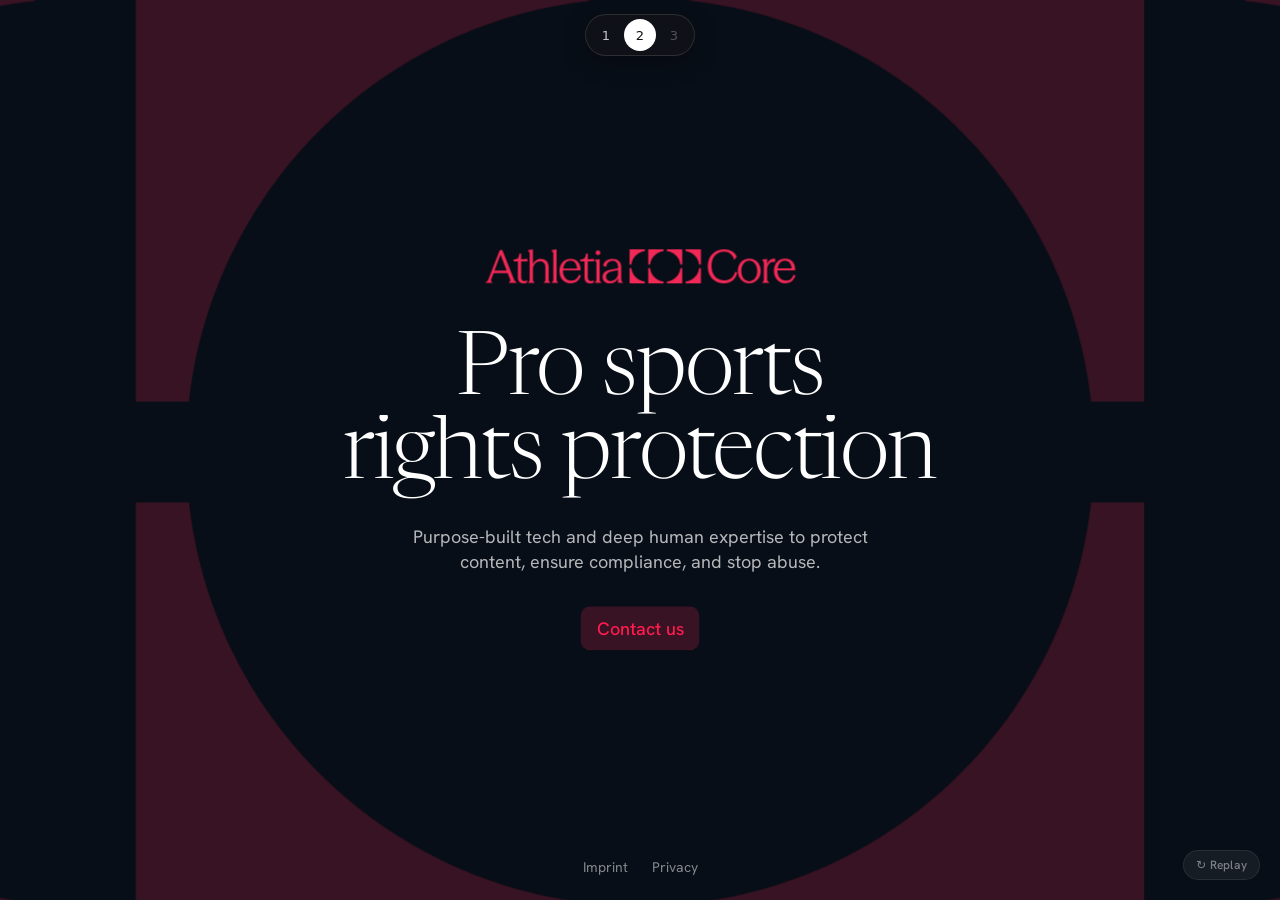
==== 2/index.html @ e96d09d7 "Add concept 2 and enable it in the switcher Co-Authored-By: Claude Opus 5.5 <noreply@anthropic.com> " ====
<!DOCTYPE html>
<html lang="en">
<head>
<meta charset="utf-8">
<meta name="viewport" content="width=device-width, initial-scale=1">
<title>Athletia Core — Intro</title>
<link rel="preconnect" href="https://fonts.googleapis.com">
<link rel="preconnect" href="https://fonts.gstatic.com" crossorigin>
<link href="https://fonts.googleapis.com/css2?family=Hanken+Grotesk:wght@400;500&family=Newsreader:opsz,wght@6..72,300&display=swap" rel="stylesheet">
<style>
  :root {
    --bg: #080e17;
    --pink: #f22857;
    --pink-text: #ff1b50;
    --pink-20: rgba(242, 40, 87, 0.2);
    /* Season fonts are used if installed locally; Google fallbacks otherwise */
    --font-mix: "Season Mix TRIAL", "Season Mix", "Newsreader", Georgia, serif;
    --font-sans: "Season Sans TRIAL", "Season Sans", "Hanken Grotesk", system-ui, sans-serif;
  }
  * { box-sizing: border-box; margin: 0; padding: 0; }
  html, body { height: 100%; }
  body {
    background: var(--bg);
    color: #fff;
    font-family: var(--font-sans);
    overflow: hidden;
    -webkit-font-smoothing: antialiased;
  }

  .stage { position: relative; width: 100vw; height: 100vh; height: 100svh; overflow: hidden; }

  /* Background symbol — drawn at its final (cover) size, scaled down by JS */
  .symbol {
    position: absolute;
    left: 50%; top: calc(50% + 1.5px);
    width: max(147.08vw, 235.3vh);
    aspect-ratio: 2118 / 1009;
    transform: translate(-50%, -50%) scale(1);
    transform-origin: 50% 50%;
    pointer-events: none;
    will-change: transform;
  }
  .symbol svg { display: block; width: 100%; height: 100%; }

  /* Content stack (logo + hero), centred like the Figma frame */
  .stack {
    position: absolute;
    left: 50%; top: 50%;
    transform: translate(-50%, -50%);
    width: min(593px, calc(100vw - 48px));
    display: flex; flex-direction: column; align-items: center; gap: 48px;
  }
  .logo { display: block; width: 309.925px; height: 34px; overflow: visible; will-change: transform; }
  .logo .word { will-change: transform, opacity; }

  .hero { display: flex; flex-direction: column; align-items: center; gap: 32px; width: 100%; text-align: center; }
  .hero-text { display: flex; flex-direction: column; align-items: center; gap: 24px; width: 100%; }
  h1 {
    width: max-content;
    font-family: var(--font-mix);
    font-weight: 300;
    font-size: 88px;
    line-height: 0.96;
    letter-spacing: -0.02em;
    color: #fff;
  }
  /* each line rises out of its own mask */
  h1 .line { display: block; overflow: hidden; padding-bottom: 0.14em; margin-bottom: -0.14em; }
  h1 .line > span { display: block; white-space: nowrap; will-change: transform; }
  .sub {
    width: max-content; /* line break fixed to match Figma */
    font-size: 18px; line-height: 1.4;
    color: rgba(255, 255, 255, 0.7);
  }
  .cta {
    display: inline-flex; align-items: center; justify-content: center;
    height: 44px; padding: 0 16px; border: 0; border-radius: 10px;
    background: var(--pink-20); color: var(--pink-text);
    font: 500 18px/1.2 var(--font-sans);
    cursor: pointer; text-decoration: none;
    transition: background-color .2s ease;
  }
  .cta:hover { background: rgba(242, 40, 87, 0.3); }
  .cta:focus-visible { outline: 2px solid var(--pink-text); outline-offset: 3px; }

  /* Contact hover: corner-tick crosshairs open around the button */
  .btn-wrap { position: relative; display: inline-flex; }
  .btn-tick { position: absolute; width: 6px; height: 6px; line-height: 0; opacity: 0; pointer-events: none;
    transition: transform .45s cubic-bezier(0.16, 1, 0.3, 1), opacity .2s ease; }
  .btn-tick svg { width: 6px; height: 6px; display: block; }
  .btn-tick.tl { top: -5px; left: -5px; transform: translate(5px, 5px); }
  .btn-tick.br { bottom: -5px; right: -5px; transform: rotate(180deg) translate(5px, 5px); }
  .btn-wrap:hover .btn-tick, .cta:focus-visible ~ .btn-tick { opacity: 1; }
  .btn-wrap:hover .btn-tick.tl, .cta:focus-visible ~ .btn-tick.tl { transform: none; }
  .btn-wrap:hover .btn-tick.br, .cta:focus-visible ~ .btn-tick.br { transform: rotate(180deg); }

  .legal {
    position: absolute; left: 50%; bottom: 24px; transform: translateX(-50%);
    display: flex; gap: 24px;
    font-size: 14px; color: rgba(255, 255, 255, 0.5);
  }
  .legal a { color: inherit; text-decoration: none; transition: color .2s ease; }
  .legal a:hover { color: rgba(255, 255, 255, 0.85); }

  .replay {
    position: absolute; right: 20px; bottom: 20px;
    font: 500 12px/1 var(--font-sans); letter-spacing: .02em;
    color: rgba(255,255,255,.45); background: rgba(255,255,255,.06);
    border: 1px solid rgba(255,255,255,.08); border-radius: 999px;
    padding: 8px 12px; cursor: pointer; opacity: 0; transition: opacity .3s ease, color .2s ease;
  }
  .replay.show { opacity: 1; }
  .replay:hover { color: #fff; }

  /* Pre-animation state (before JS runs) */
  .js .symbol, .js .logo, .js h1, .js .hero-anim, .js .legal { opacity: 0; }
  .sig-c { transform-box: fill-box; transform-origin: center; }
</style>
</head>
<body>
<script>document.documentElement.classList.add('js')</script>
<main class="stage">
  <div class="symbol" aria-hidden="true">
    <svg viewBox="0 0 2118 1009" preserveAspectRatio="none" fill="none" xmlns="http://www.w3.org/2000/svg">
      <g opacity="0.2" fill="#F22857"><path d="M53.2061 554.95C76.4622 765.401 243.491 932.475 453.857 955.742V1009H0V554.95H53.2061Z"/><path d="M607.95 554.95C631.206 765.405 798.211 932.474 1008.57 955.742V1009H554.714V554.95H607.95Z"/><path d="M2118 1009H1664.14V955.742C1874.51 932.475 2041.54 765.401 2064.79 554.95H2118V1009Z"/><path d="M1563.29 1009H1109.43V955.742C1319.79 932.475 1486.8 765.405 1510.06 554.95H1563.29V1009Z"/><path d="M453.857 53.2484C243.49 76.5147 76.462 243.597 53.2061 454.05H0V0H453.857V53.2484Z"/><path d="M1008.57 53.2484C798.21 76.5152 631.207 243.595 607.95 454.05H554.714V0H1008.57V53.2484Z"/><path d="M1563.29 454.05H1510.06C1486.8 243.595 1319.79 76.5151 1109.43 53.2484V0H1563.29V454.05Z"/><path d="M2118 454.05H2064.79C2041.54 243.597 1874.51 76.5147 1664.14 53.2484V0H2118V454.05Z"/></g>
    </svg>
  </div>

  <div class="stack">
    <svg class="logo" viewBox="0 0 309.925 34" fill="none" role="img" aria-label="Athletia Core" xmlns="http://www.w3.org/2000/svg">
      <defs>
        <!-- words emerge from behind the mark's edges -->
        <clipPath id="clip-left"><rect x="-40" y="-10" width="184.088" height="54"/></clipPath>
        <clipPath id="clip-right"><rect x="215.45" y="-10" width="140" height="54"/></clipPath>
        <!-- signet sides emerge from behind the centre square -->
        <clipPath id="clip-sl"><rect x="120" y="-10" width="42.78" height="54"/></clipPath>
        <clipPath id="clip-sr"><rect x="196.76" y="-10" width="50" height="54"/></clipPath>
      </defs>
      <g class="logo-inner">
        <g clip-path="url(#clip-left)"><g class="word word-left"><path d="M0 33.5442V33.2252L2.46113 30.992L14.2654 0.683648H16.8177L28.8043 30.9464L31.2198 33.2252V33.5442H23.3351L23.2895 33.2252L24.9303 31.0375L22.059 23.6542H8.02145L5.24129 31.0375L6.83646 33.2252L6.79088 33.5442H0ZM8.8874 21.3298H21.1475L14.9491 5.33244L8.8874 21.3298Z" fill="#F22857"/>
<path d="M38.1165 34C34.7438 34 32.3283 32.0858 32.3283 27.8928V11.941H27.9529V10.3003C31.9181 9.98123 33.331 9.16086 33.7411 4.32976H35.6098V9.89008L41.8537 9.61662L41.9905 11.941H35.6098V28.0295C35.6098 30.7185 37.0682 31.7212 38.8913 31.7212C39.8484 31.7212 40.7599 31.5845 41.5803 30.992L41.7626 32.6783C41.0789 33.3164 39.8028 34 38.1165 34Z" fill="#F22857"/>
<path d="M42.5028 33.5442V33.1796L44.098 31.1287V3.41823L42.5028 1.18499V0.820376L47.3795 0V14.7212C48.7468 11.4853 51.6637 9.43432 55.1275 9.43432C59.7763 9.43432 63.1034 12.2601 63.1034 17.4558V31.1287L64.6986 33.1796V33.5442H58.2267V33.1796L59.8219 31.1287V17.866C59.8219 13.9008 57.6342 11.9866 54.4439 11.9866C51.0712 11.9866 48.1543 14.63 47.3795 18.7775V31.1287L48.9747 33.1796V33.5442H42.5028Z" fill="#F22857"/>
<path d="M71.0152 31.1287L72.6103 33.1796V33.5442H66.1385V33.1796L67.7337 31.1287V3.41823L66.1385 1.18499V0.820376L71.0152 0V31.1287Z" fill="#F22857"/>
<path d="M77.4322 21.4209C77.4322 27.6193 81.1694 31.311 85.8182 31.311C89.5099 31.311 92.0166 29.4424 93.3839 25.5228L95.2981 26.1153C94.0676 30.9008 90.3759 34 85.1802 34C78.4804 34 73.9228 28.7131 73.9228 21.6944C73.9228 14.7212 78.207 9.43432 84.9523 9.43432C92.6091 9.43432 95.3893 15.4048 95.0247 21.1019H77.4322C77.4322 21.193 77.4322 21.3298 77.4322 21.4209ZM77.6145 19.1877H91.5153C91.333 14.9035 88.963 11.3485 84.9523 11.3485C80.896 11.3485 78.2525 14.7668 77.6145 19.1877Z" fill="#F22857"/>
<path d="M104.752 34C101.38 34 98.9642 32.0858 98.9642 27.8928V11.941H94.5888V10.3003C98.554 9.98123 99.9669 9.16086 100.377 4.32976H102.246V9.89008L108.49 9.61662L108.626 11.941H102.246V28.0295C102.246 30.7185 103.704 31.7212 105.527 31.7212C106.484 31.7212 107.396 31.5845 108.216 30.992L108.398 32.6783C107.715 33.3164 106.439 34 104.752 34Z" fill="#F22857"/>
<path d="M114.107 31.1287L115.702 33.1796V33.5442H109.275V33.1796L110.871 31.1287V13.0804L109.275 10.8472V10.4826L114.107 9.6622V31.1287ZM112.42 5.69705C111.099 5.69705 110.05 4.6488 110.05 3.2815C110.05 1.95979 111.099 0.91153 112.42 0.91153C113.788 0.91153 114.881 1.95979 114.881 3.2815C114.881 4.6488 113.788 5.69705 112.42 5.69705Z" fill="#F22857"/>
<path d="M124.393 34C119.972 34 117.01 31.4933 117.01 27.6649C117.01 23.6997 119.927 21.4209 125.077 20.3727L132.46 18.9598V17.2735C132.46 13.3995 130.136 11.3941 126.9 11.3941C123.527 11.3941 120.93 13.5362 120.838 17.4558L117.557 16.5442C118.058 12.5335 121.568 9.43432 126.946 9.43432C132.278 9.43432 135.696 12.3968 135.696 17.5925V31.0831L137.291 33.1796V33.5442H132.46V28.7131C130.911 32.0402 128.131 34 124.393 34ZM132.46 25.2949V20.8284L126.08 22.1046C122.434 22.9249 120.474 24.6113 120.474 27.437C120.474 29.9893 122.297 31.63 125.214 31.63C129.133 31.63 131.64 28.7587 132.46 25.2949Z" fill="#F22857"/></g></g>
        <g clip-path="url(#clip-sl)"><g class="sig-l"><path d="M145.881 18.6991C146.664 25.7871 152.292 31.4141 159.38 32.1977V33.9915H144.088V18.6991H145.881Z" fill="#F22857"/><path d="M159.38 1.80184C152.292 2.58545 146.664 8.21277 145.881 15.3008H144.088V0.00843913H159.38V1.80184Z" fill="#F22857"/></g></g>
        <g clip-path="url(#clip-sr)"><g class="sig-r"><path d="M215.452 33.9915H200.16V32.1977C207.248 31.4141 212.876 25.7871 213.659 18.6991H215.452V33.9915Z" fill="#F22857"/><path d="M215.452 15.3008H213.659C212.876 8.21277 207.248 2.58545 200.16 1.80184V0.00843913H215.452V15.3008Z" fill="#F22857"/></g></g>
        <g class="sig-c"><path d="M164.572 18.6991C165.356 25.7872 170.983 31.4141 178.071 32.1977V33.9915H162.779V18.6991H164.572Z" fill="#F22857"/><path d="M178.071 1.80184C170.983 2.58546 165.356 8.2127 164.572 15.3008H162.779V0.00843913H178.071V1.80184Z" fill="#F22857"/><path d="M196.762 33.9915H181.469V32.1977C188.557 31.4141 194.185 25.7872 194.968 18.6991H196.762V33.9915Z" fill="#F22857"/><path d="M196.762 15.3008H194.968C194.185 8.21268 188.557 2.58546 181.469 1.80184V0.00843913H196.762V15.3008Z" fill="#F22857"/></g>
        <g clip-path="url(#clip-right)"><g class="word word-right"><path d="M238.424 33.9773C230.039 33.9773 222.249 28.2953 222.249 16.9771C222.249 5.47561 230.451 0.0227203 238.608 0.0227203C244.748 0.0227203 249.422 2.90954 251.301 7.35434L248.918 10.1953L248.551 10.1495C247.589 5.56726 243.557 2.26803 238.562 2.26803C231.414 2.26803 226.006 7.49181 226.006 16.8396C226.006 26.1874 232.101 31.0905 238.516 31.0905C244.152 31.0905 248.093 28.3869 249.651 22.5674L251.713 22.9799C250.476 29.9907 245.16 33.9773 238.424 33.9773Z" fill="#F22857"/>
<path d="M263.774 33.9773C257.13 33.9773 252.319 28.7535 252.319 21.6052C252.319 14.5027 257.13 9.27889 263.774 9.27889C270.464 9.27889 275.276 14.5027 275.276 21.6052C275.276 28.7535 270.464 33.9773 263.774 33.9773ZM263.774 31.9153C268.357 31.9153 271.747 27.6079 271.747 21.6052C271.747 15.5566 268.357 11.2951 263.774 11.2951C259.238 11.2951 255.847 15.6024 255.847 21.6052C255.847 27.6538 259.238 31.9153 263.774 31.9153Z" fill="#F22857"/>
<path d="M276.763 33.5191V33.1525L278.367 31.0905V12.9447L276.763 10.6994V10.3328L281.62 9.508V14.7318C282.811 11.4784 285.103 9.27889 288.173 9.27889C288.768 9.27889 289.364 9.32471 289.822 9.46218L289.502 12.8531C284.553 11.4326 282.307 15.7399 281.62 18.9016V31.0905L283.728 33.1525V33.5191H276.763Z" fill="#F22857"/>
<path d="M291.963 21.3302C291.963 27.5621 295.72 31.2737 300.394 31.2737C304.106 31.2737 306.626 29.395 308.001 25.4543L309.925 26.05C308.688 30.8613 304.976 33.9773 299.753 33.9773C293.017 33.9773 288.434 28.6619 288.434 21.6052C288.434 14.5943 292.742 9.27889 299.523 9.27889C307.222 9.27889 310.017 15.2817 309.65 21.0095H291.963C291.963 21.1011 291.963 21.2386 291.963 21.3302ZM292.146 19.0849H306.122C305.939 14.7776 303.556 11.2034 299.523 11.2034C295.445 11.2034 292.788 14.6401 292.146 19.0849Z" fill="#F22857"/></g></g>
      </g>
    </svg>

    <div class="hero">
      <div class="hero-text">
        <h1>
          <span class="line"><span>Pro sports</span></span>
          <span class="line"><span>rights protection</span></span>
        </h1>
        <p class="sub hero-anim">Purpose-built tech and deep human expertise to protect<br>content, ensure compliance, and stop abuse.</p>
      </div>
      <span class="btn-wrap hero-anim">
        <a class="cta" href="#contact">Contact us</a>
        <span class="btn-tick tl" aria-hidden="true"><svg viewBox="0 0 10 10"><path d="M10 1.17281C5.36491 1.68522 1.68475 5.36498 1.17234 10H0V0H10V1.17281Z" fill="#F22857"/></svg></span>
        <span class="btn-tick br" aria-hidden="true"><svg viewBox="0 0 10 10"><path d="M10 1.17281C5.36491 1.68522 1.68475 5.36498 1.17234 10H0V0H10V1.17281Z" fill="#F22857"/></svg></span>
      </span>
    </div>
  </div>

  <nav class="legal" aria-label="Legal">
    <a href="#imprint">Imprint</a>
    <a href="#privacy">Privacy</a>
  </nav>

  <button class="replay" type="button">↻ Replay</button>
</main>

<script>
(() => {
  const $ = (s) => document.querySelector(s);
  const symbol = $('.symbol');
  const logo = $('.logo');
  const inner = $('.logo-inner');
  const sigC = $('.sig-c'), sigL = $('.sig-l'), sigR = $('.sig-r');
  const left = $('.word-left');
  const right = $('.word-right');
  const lines = [...document.querySelectorAll('h1 .line > span')];
  const sub = $('.sub');
  const cta = $('.btn-wrap');
  const legal = $('.legal');
  const replayBtn = $('.replay');

  // Easings
  const EXPO = 'cubic-bezier(0.87, 0, 0.13, 1)';   // big scale moves
  const OUT  = 'cubic-bezier(0.16, 1, 0.3, 1)';    // reveals
  const INOUT = 'cubic-bezier(0.65, 0, 0.35, 1)';


  // Symbol sizes per keyframe, in design px (1440×900 frame)
  const SYMBOL_START = 72;   // frame 1 — same size as the mark

  let anims = [];
  const play = (el, kf, opts) => {
    const a = el.animate(kf, { fill: 'both', ...opts });
    anims.push(a);
    return a;
  };

  function run() {
    anims.forEach(a => a.cancel());
    anims = [];
    replayBtn.classList.remove('show');
    document.documentElement.classList.remove('js');

    const reduce = matchMedia('(prefers-reduced-motion: reduce)').matches;
    const finalW = symbol.getBoundingClientRect().width; // CSS state = final size
    const sStart = SYMBOL_START / finalW;
    const base = 'translate(-50%, -50%) ';

    // How far the logo must drop so it sits in the viewport centre before the hero arrives
    const stackRect = $('.stack').getBoundingClientRect();
    const logoRect = logo.getBoundingClientRect();
    const centreY = stackRect.top + stackRect.height / 2;
    const dropY = centreY - (logoRect.top + logoRect.height / 2);

    if (reduce) {
      [legal, sub, cta].forEach(el => play(el, [{ opacity: 0 }, { opacity: 1 }], { duration: 400 }));
      replayBtn.classList.add('show');
      return;
    }

    // Timeline (ms) — every phase starts while the previous one is still settling
    const GLIDE = 'cubic-bezier(0.7, 0, 0.2, 1)';   // soft start, long settle
    const LIFT  = 'cubic-bezier(0.5, 0, 0.1, 1)';   // quicker start so the logo clears the text sooner
    const T = { full: 1400 };                        // background: small → full screen
    T.sigC  = 1050;            // logo starts as the background is settling (~75%)
    T.sides = T.sigC + 250;    // signet sides
    T.words = T.sigC + 500;    // Athletia / Core
    T.lift  = T.sigC + 1050;   // as the words settle, the logo lifts…
    T.text  = T.lift + 300;    // …and the text follows right behind it, never overlapping

    play(legal, [{ opacity: 0 }, { opacity: 1 }], { duration: 900, delay: 200, easing: 'ease-out' });

    // Background symbol: fades in while it grows, one continuous scale
    play(symbol, [
      { transform: base + `scale(${sStart})` },
      { transform: base + 'scale(1)' }
    ], { duration: T.full, easing: GLIDE });
    play(symbol, [{ opacity: 0 }, { opacity: 1 }], { duration: 300, easing: 'ease-out' });

    // Logo builds outward from the centre (Concept 2)
    play(sigC, [
      { opacity: 0, transform: 'scale(0.5)' },
      { opacity: 1, transform: 'none' }
    ], { duration: 800, delay: T.sigC, easing: OUT });
    play(sigL, [{ transform: 'translateX(19.5px)' }, { transform: 'none' }], { duration: 900, delay: T.sides, easing: OUT });
    play(sigR, [{ transform: 'translateX(-19.5px)' }, { transform: 'none' }], { duration: 900, delay: T.sides, easing: OUT });
    play(left,  [{ transform: 'translateX(145px)' }, { transform: 'none' }], { duration: 1100, delay: T.words, easing: OUT });
    play(right, [{ transform: 'translateX(-97px)' }, { transform: 'none' }], { duration: 1100, delay: T.words, easing: OUT });

    // Frame 4 → 5 — logo lifts, headline + copy + CTA come in
    play(logo, [
      { transform: `translateY(${dropY}px)` },
      { transform: 'translateY(0px)' }
    ], { duration: 1000, delay: T.lift, easing: LIFT });
    lines.forEach((l, i) => play(l, [
      { transform: 'translateY(135%)' },
      { transform: 'translateY(0%)' }
    ], { duration: 1000, delay: T.text + i * 80, easing: OUT }));
    [sub, cta].forEach((el, i) => play(el, [
      { opacity: 0, transform: 'translateY(16px)' },
      { opacity: 1, transform: 'translateY(0px)' }
    ], { duration: 900, delay: T.text + 250 + i * 100, easing: OUT }));

    Promise.all(anims.map(a => a.finished)).then(() => replayBtn.classList.add('show')).catch(() => {});
  }

  replayBtn.addEventListener('click', run);
  addEventListener('keydown', (e) => { if (e.key === 'r' && !e.metaKey && !e.ctrlKey) run(); });

  // Keep the symbol correctly sized if the window changes after the intro
  addEventListener('resize', () => {
    if (replayBtn.classList.contains('show')) {
      anims.forEach(a => a.cancel()); anims = [];
      replayBtn.classList.add('show');
    }
  });

  const start = () => requestAnimationFrame(() => requestAnimationFrame(run));
  (document.fonts && document.fonts.ready ? document.fonts.ready : Promise.resolve()).then(start);
})();
</script>
<script src="/switcher.js" defer></script>
</body>
</html>
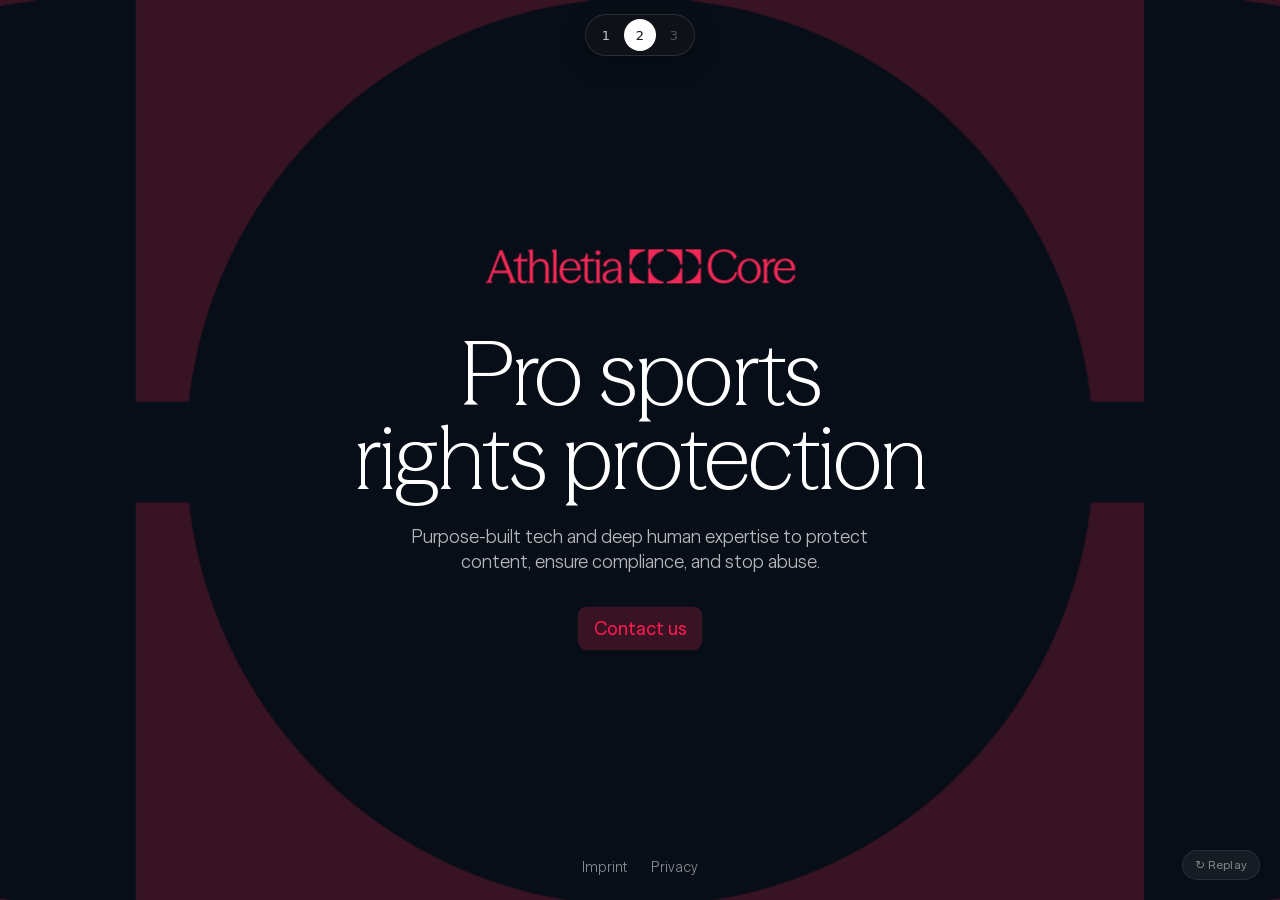
==== commit 83d5348a: "Use Season Collection variable font in both concepts Replaces the Google Fonts stand-ins with the tr" ====
--- a/2/index.html
+++ b/2/index.html
@@ -4,18 +4,17 @@
 <meta charset="utf-8">
 <meta name="viewport" content="width=device-width, initial-scale=1">
 <title>Athletia Core — Intro</title>
-<link rel="preconnect" href="https://fonts.googleapis.com">
-<link rel="preconnect" href="https://fonts.gstatic.com" crossorigin>
-<link href="https://fonts.googleapis.com/css2?family=Hanken+Grotesk:wght@400;500&family=Newsreader:opsz,wght@6..72,300&display=swap" rel="stylesheet">
+<link rel="preload" href="/fonts/SeasonCollectionVF-TRIAL.woff2" as="font" type="font/woff2" crossorigin>
+<link rel="stylesheet" href="/fonts/season.css">
 <style>
   :root {
     --bg: #080e17;
     --pink: #f22857;
     --pink-text: #ff1b50;
     --pink-20: rgba(242, 40, 87, 0.2);
-    /* Season fonts are used if installed locally; Google fallbacks otherwise */
-    --font-mix: "Season Mix TRIAL", "Season Mix", "Newsreader", Georgia, serif;
-    --font-sans: "Season Sans TRIAL", "Season Sans", "Hanken Grotesk", system-ui, sans-serif;
+    /* Season Collection (trial): Sans for body, Mix (SERF 50) for the headline. See /fonts/season.css. */
+    --font-mix: "Season", Georgia, serif;
+    --font-sans: "Season", system-ui, sans-serif;
   }
   * { box-sizing: border-box; margin: 0; padding: 0; }
   html, body { height: 100%; }
@@ -58,6 +57,7 @@
   h1 {
     width: max-content;
     font-family: var(--font-mix);
+    font-variation-settings: "SERF" 50;
     font-weight: 300;
     font-size: 88px;
     line-height: 0.96;
--- a/fonts/season.css
+++ b/fonts/season.css
@@ -0,0 +1,16 @@
+/*
+  Season Collection (TRIAL) variable font: one file, three styles chosen by the "SERF" (Serif) axis.
+    Season Sans  → SERF 0   (the default, nothing to set)
+    Season Mix   → SERF 50  (set font-variation-settings: "SERF" 50 on the element)
+    Season Serif → SERF 100
+  Weight runs 300–900 through font-weight as normal.
+  Trial licence: swap in the licensed file before anything goes public.
+*/
+@font-face {
+  font-family: "Season";
+  src: url("/fonts/SeasonCollectionVF-TRIAL.woff2") format("woff2-variations"),
+       url("/fonts/SeasonCollectionVF-TRIAL.woff2") format("woff2");
+  font-weight: 300 900;
+  font-style: normal;
+  font-display: swap;
+}
